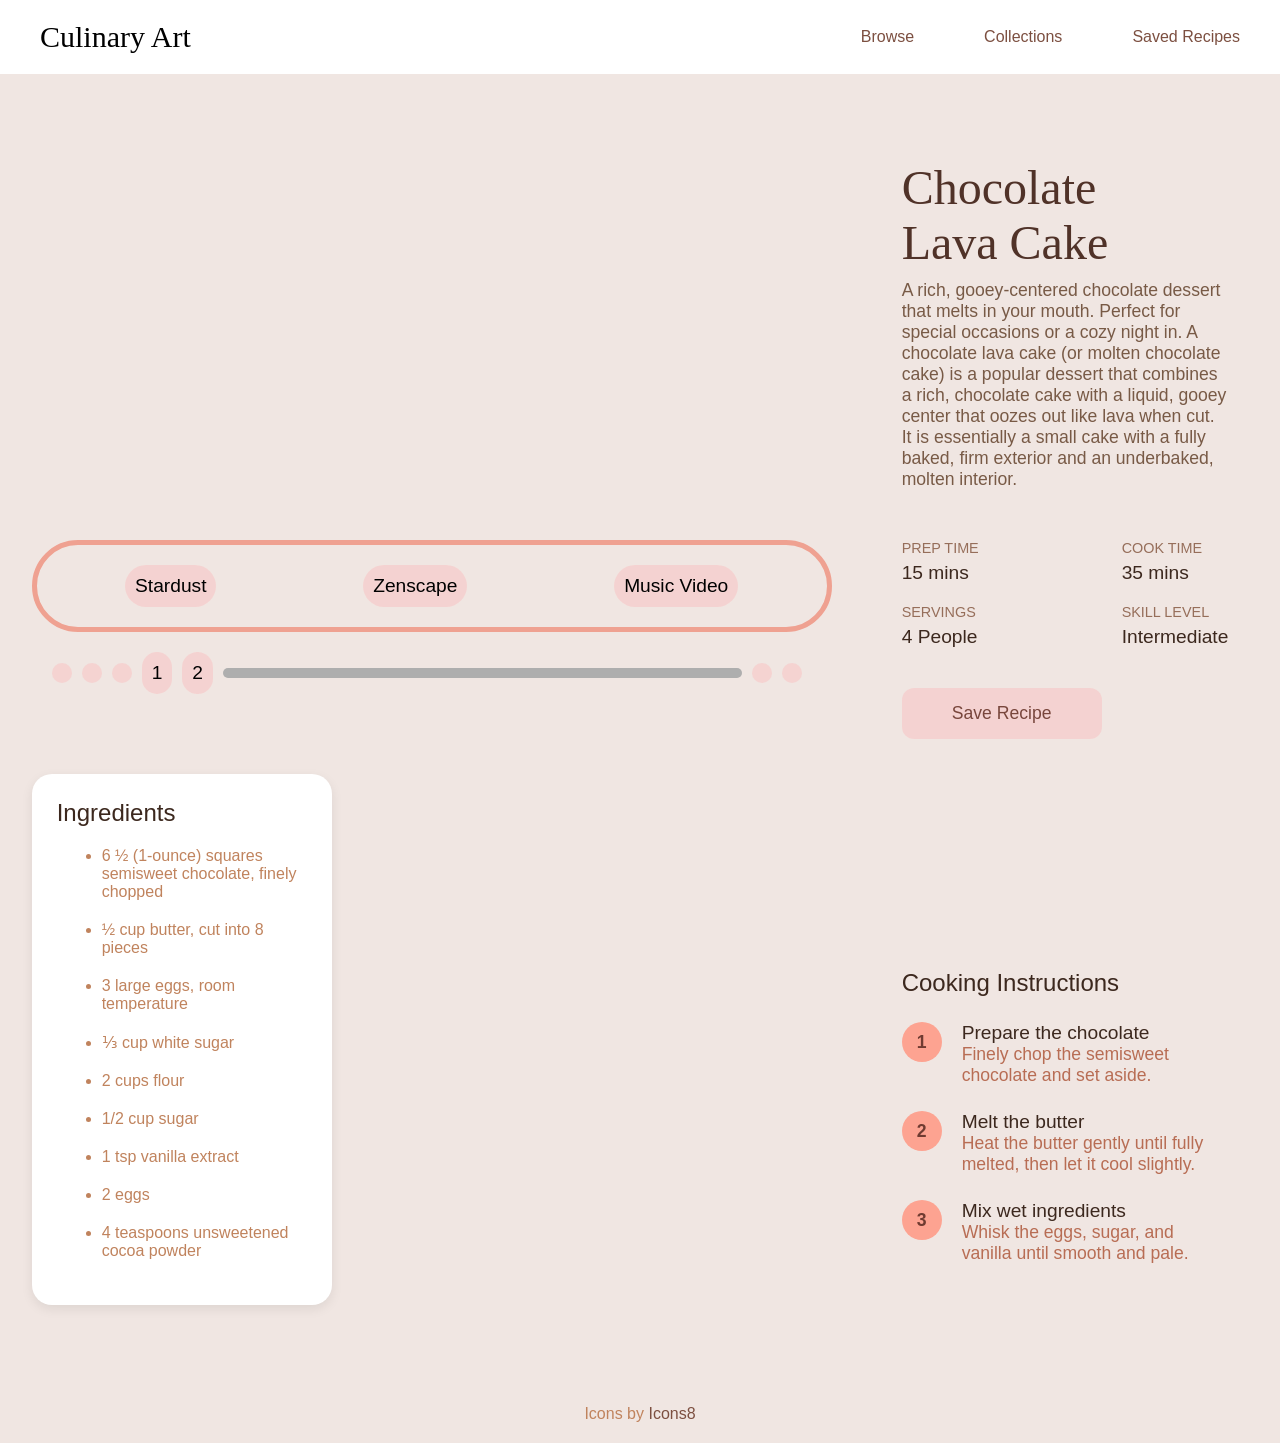
==== assignment_2/index.html @ 963ee931 "buttons" ====
<!DOCTYPE html>
<html lang="en">
  <head>
    <meta charset="UTF-8" />
    <meta name="viewport" content="width=device-width, initial-scale=1.0" />
    <title>Media player</title>
    <link rel="preconnect" href="https://fonts.googleapis.com" />
    <link rel="preconnect" href="https://fonts.gstatic.com" crossorigin />
    <link
      href="https://fonts.googleapis.com/css2?family=REM:ital,wght@0,100..900;1,100..900&family=Tuffy:ital,wght@0,400;0,700;1,400;1,700&display=swap"
      rel="stylesheet"
    />
    <link rel="stylesheet" href="reset.css" />
    <link rel="stylesheet" href="style.css" />
    <script src="script.js" defer></script>
  </head>



  <body>

    <header>
      <h1>Culinary Art</h1>
    
    <nav>
      <ul>
        <li><a href="#">Browse</a></li>
        <li><a href="#">Collections</a></li>
        <li><a href="#">Saved Recipes</a></li>
      </ul>
    </nav>
    </header>

    <main class="recipe-layout">


    <div class="left-side">

      <div class="main-screen">
        <video src="stardust.mp4" id="my-video"></video>
      </div>


      <!--THIS IS THE VIDEO BUTTONS OPTIONS-->

      <div class="playlist">
        <button class="border" id="stardust-vid-button">Stardust</button>
        <button class="border" id="zenscape-vid-button">Zenscape</button>
        <button class="border" id="musicvideo-vid-button">Music Video</button>
      </div>



      <!-- ALL THE BUTTONS ARE HERE-->

      <div class="controls">
        <button id="play-pause-button" class="border">
          <img
            src="https://img.icons8.com/ios-glyphs/30/play--v2.png"
            alt=""
            id="play-pause-img"/>
        </button>

        <button id="mute-unmute-button" class="border">
          <img
            src="https://img.icons8.com/ios-glyphs/30/no-audio--v1.png"
            alt=""
            id="mute-unmute-img"/>
        </button>

        <button id="fast-forward-button" class="border">
          <img
            src="https://img.icons8.com/ios-glyphs/30/fast-forward.png"
            alt=""
            id="fast-forward-img"
          />
        </button>

        <button id="step1-button" class="border">1</button>
        <button id="step2-button" class="border">2</button>


        <div id="progress-bar-container"><span id="progress-bar"></span></div>
        <button id="fullscreen-button" class="border">
          <img
            src="https://img.icons8.com/ios-glyphs/30/full-screen--v1.png"
            alt=""
            id="fullscreen-img"/>
        </button>
        <button id="heart-button" class="border">
          <img
            src="https://img.icons8.com/?size=36&id=DFU1kReSUccu&format=png&color=000000"
            alt=""
            id="fullscreen-img"/>
        </button>

        <div id="likes"></div>
      
      </div>

      <div class="ingredients">
            <h3>Ingredients</h3>

               <ul>
                  <li>6 ½ (1-ounce) squares semisweet chocolate, finely chopped</li>
                  <li>½ cup butter, cut into 8 pieces</li>
                  <li>3 large eggs, room temperature</li>
                  <li>⅓ cup white sugar</li>
                  <li>2 cups flour</li>
                  <li>1/2 cup sugar</li>
                  <li>1 tsp vanilla extract</li>
                  <li>2 eggs</li>
                  <li>4 teaspoons unsweetened cocoa powder</li>
              </ul>
      </div>


    </div>

        <div class="right-side">
          <h2 class="recipe-title">Chocolate Lava Cake</h2>

          <p class="recipe-description">
             A rich, gooey-centered chocolate dessert that melts in your mouth.
             Perfect for special occasions or a cozy night in.
             A chocolate lava cake (or molten chocolate cake) is a popular dessert that combines a rich, chocolate cake with a liquid, gooey center that oozes out like lava when cut. It is essentially a small cake with a fully baked, firm exterior and an underbaked, molten interior.
          </p>

          <div class="recipe-info-card">

              <div>
                  <h3>PREP TIME</h3>
                  <p>15 mins</p>
              </div>

              <div>
                  <h3>COOK TIME</h3>
                  <p>35 mins</p>
              </div>

              <div>
                  <h3>SERVINGS</h3>
                  <p>4 People</p>
              </div>

              <div>
                  <h3>SKILL LEVEL</h3>
                  <p>Intermediate</p>
              </div>

              <button id="save-recipe-button" class="save-btn">Save Recipe</button>
          </div>
          
            <div class="instructions">
                <h3>Cooking Instructions</h3>

                <div class="step">
                  <div class="step-number">1</div>
                    <div>
                      <h4>Prepare the chocolate</h4>
                      <p>Finely chop the semisweet chocolate and set aside.</p>
                    </div>
                </div>

                <div class="step">
                  <div class="step-number">2</div>
                    <div>
                      <h4>Melt the butter</h4>
                      <p>Heat the butter gently until fully melted, then let it cool slightly.</p>
                    </div>
                </div>

                <div class="step">
                  <div class="step-number">3</div>
                    <div>
                      <h4>Mix wet ingredients</h4>
                      <p>Whisk the eggs, sugar, and vanilla until smooth and pale.</p>
                    </div>
            </div> 

          </div>

          </div>
        </div>


    </main>
    <footer>Icons by <a href="https://icons8.com/">Icons8</a></footer>
  </body>
</html>
---- assignment_2/style.css ----
header {
  display: flex;
  justify-content: space-between;
  align-items: center;
  padding: 20px 40px;
  width: 100%;
  text-align: left;

  position: fixed;
  top: 0;
  background-color: white;
  padding: 20px 40px;
}

h1 {
  color: black;
  text-align: left;
  font-size: 30px;
  margin: 0;
  font-family: 'Libre Baskerville', serif;
}


body {
  gap: 20px;

  font-family: "SF Pro Rounded", sans-serif;
  font-weight: 300;
  color: rgb(192, 131, 93);

  margin: 0;
  padding-top: 100px;
  background-color: rgb(240, 230, 226);
}


a {
  color: rgb(124, 79, 64);
  text-decoration: none;  
}

nav ul {
  list-style: none;
  display: flex;
  text-align: center; 
  gap: 70px;
}

.recipe-layout {
  display: flex;
  align-items: flex-start;
  justify-content: center;
  
  gap: 50px;
  padding: 40px;
  
}

.left-side {
  width: auto;
  display: flex;
  flex-direction: column;
  align-items: flex-start;
}

.right-side {
  width: auto;
  max-width: 800px;
  padding: 20px;
}



.recipe-title {
  font-size: 3rem;
  font-family: 'Libre Baskerville', serif;
  color: rgb(80, 50, 40);
  margin-bottom: 10px;
}

.recipe-description {
  font-size: 1.1rem;
  color: rgb(120, 90, 70);
}

.details {
  display: flex;
  gap: 20px;
  margin-top: 20px;
  background-color: white;
  border-radius: 20px;
  box-shadow: 0 4px 12px rgba(0,0,0,0.1);
}

.recipe-info-card {
  display: grid;
  grid-template-columns: repeat(2, 1fr);
  gap: 20px;
  width: 100%;
  margin-top: 50px;
}

.recipe-info-card h3 {
  font-size: 0.9rem;
  color: rgb(150, 110, 90);
  margin-bottom: 6px;
}

.recipe-info-card p {
  font-size: 1.2rem;
  font-weight: 300;
  font-family: "SF Pro Rounded", sans-serif;
  color: rgb(60, 40, 30);
  margin: 0;
}

.ingredients {
  background-color: rgb(255, 255, 255);
  width: 300px;
  padding: 25px;
  margin-top: 60px;
  border-radius: 20px;
  box-shadow: 0 4px 12px rgba(0,0,0,0.08);
  
  display: flex;
  flex-direction: column;
  gap: 20px;
}

.ingredients h3 {
  font-size: 1.5rem;
  color: rgb(60, 40, 30);
  font-family: "SF Pro Rounded", sans-serif;
}

.ingredients ul {
  padding-left: 45px;  
}

.ingredients li {
  margin-bottom: 20px;
}

.instructions {
  margin-top: 40px;
  display: flex;
  flex-direction: column;
  gap: 25px;
  margin-top: 0;
}

.instructions h3 {
  margin-top: 230px;
  font-size: 1.5rem;
  color: rgb(60, 40, 30);
  font-family: "SF Pro Rounded", sans-serif;
}

.step {
  display: flex;
  align-items: flex-start;
  gap: 20px;
  font-family: "SF Pro Rounded", sans-serif;
}

.step h4 {
  font-size: 1.2rem;
  color: rgb(60, 40, 30);
  font-family: "SF Pro Rounded", sans-serif;
}

.step p {
  font-size: 1.1rem;
  color: rgb(184, 109, 84);
  font-family: "SF Pro Rounded", sans-serif;
  font-weight: 200;
}

.step-number {
  width: 40px;
  height: 40px;
  border-radius: 50%;
  background-color: rgb(253, 163, 145);

  color: rgb(112, 59, 49);
  font-family: "SF Pro Rounded", sans-serif;
  font-weight: 600;
  font-size: 1.1rem;
  display: flex;
  align-items: center;
  justify-content: center;
  flex-shrink: 0;
}


.border {
  border: 6px rgb(209, 128, 58);
  border-radius: 25px;
  padding: 10px;
}

video {
  width: 800px;
  height: auto;
  border-radius: 12px;
}

.main-screen{
  display: flex;
  /* gap: 10px; */
  justify-content: flex-start;
  /* margin-bottom: 10px; */
}


/* this is space between ICONS and line between playlist items */
.controls {
  display: flex;
  justify-content: space-between;
  align-items: center;
  width: 800px;
  gap: 10px;
  padding: 20px;
}

.playlist {
  width: 800px;
  display: flex;
  justify-content: space-around;
  align-items: center;
  gap: 10px;

  padding: 20px;
  border: 5px solid rgb(239, 161, 145);
  /* border-bottom for just the line in between */
  border-radius: 100px;
}

#progress-bar-container {
  width: 100%;
  height: 10px;
  background-color: rgb(174, 174, 174);
  border-radius: 20px;
  
}
#progress-bar {
  width: 0%;
  display: block;
  background-color: rgb(227, 108, 84);
  height: 100%;
  transition: width 0.2s ease;
  border-radius: 20px;
  
}
 
/* i asked chat gpt how to make the button hover effect smoother,
which is how i implemented the transition code*/
button {
  cursor: pointer;
  padding: 10px;
  font-size: 1.2rem;
  color: black;
  border-radius: 12px;
  background-color: rgba(249, 197, 197, 0.588);
  transition: 0.2s ease;
}

button:hover {
  scale: 1.1;
  background-color: rgb(255, 181, 167);
}

.save-btn {
  margin-top: 20px;
  padding: 15px 20px;
  width: 200px;
  background-color: rgba(249, 197, 197, 0.588);
  color: rgb(120, 70, 60);
  
  border: none;
  border-radius: 12px;
  font-size: 1.1rem;
  cursor: pointer;
  transition: 0.2s ease;
  
}



#likes {
  font-size: 1.5rem;
  color: rgb(168, 55, 55);
}

footer {
  width: 100%;
  text-align: center;
  margin-top: 40px;
  padding: 20px;
}
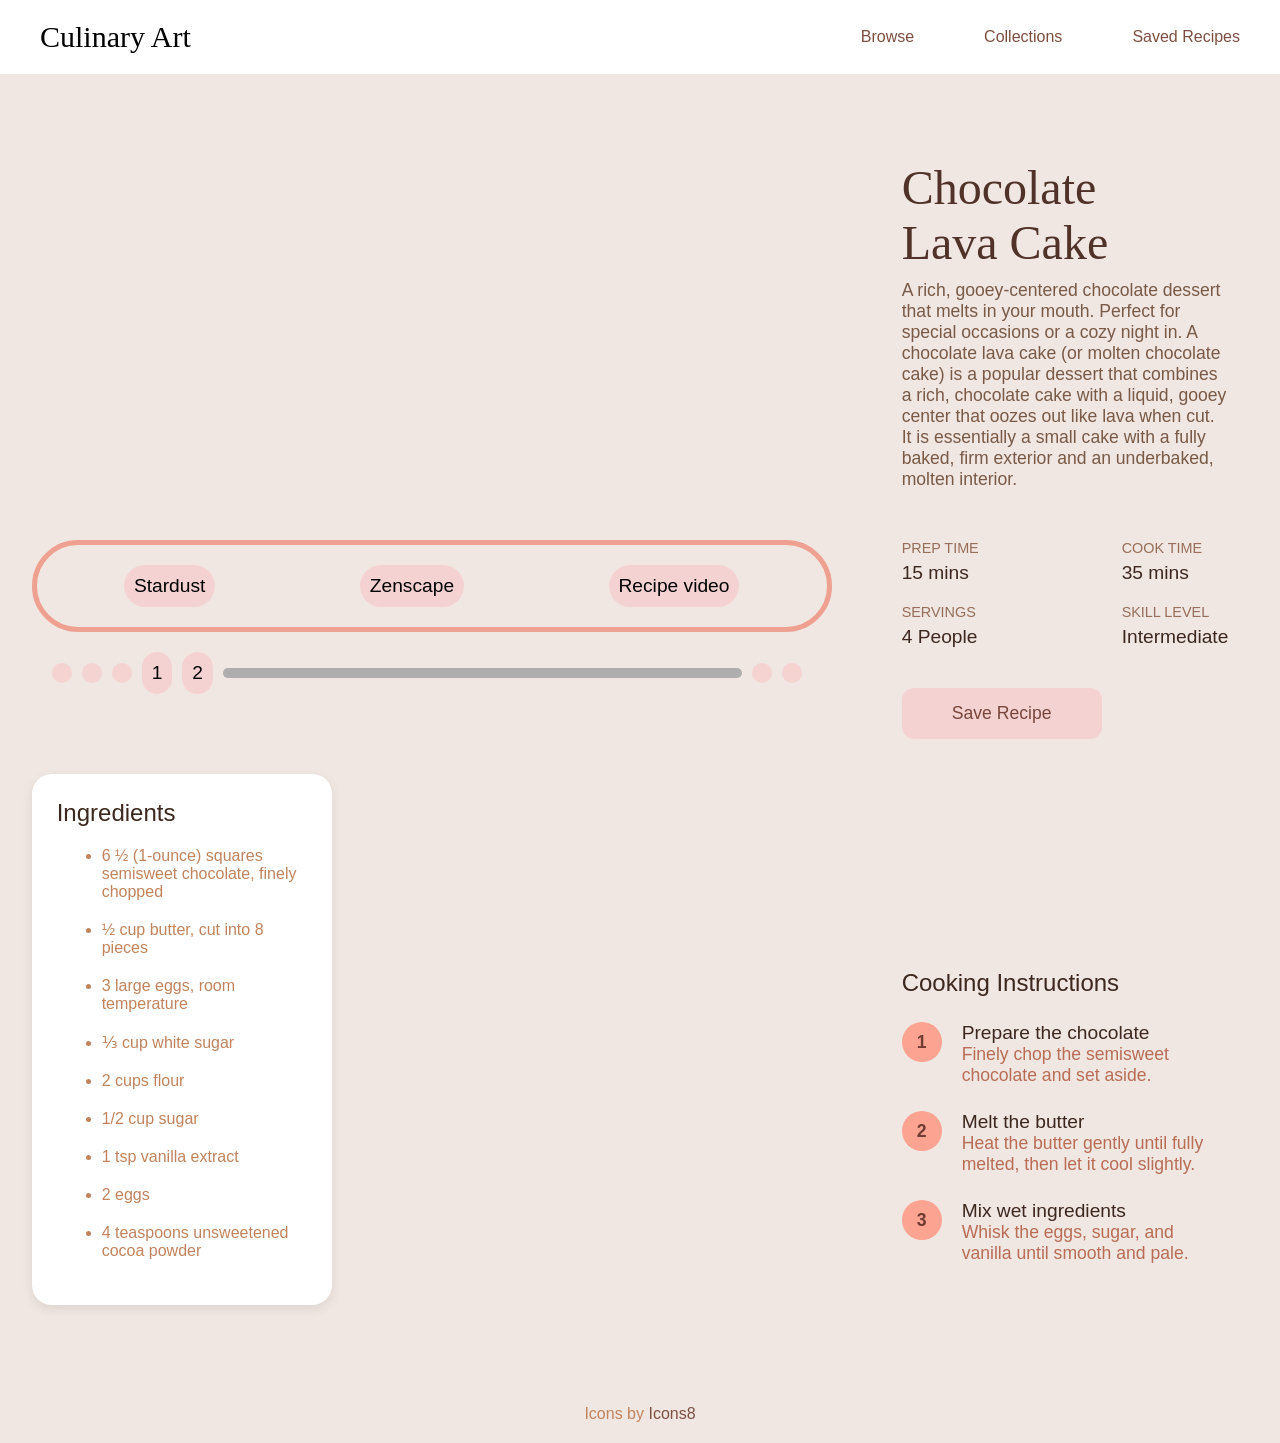
==== commit 694d1217: "buttons updates" ====
--- a/assignment_2/index.html
+++ b/assignment_2/index.html
@@ -46,7 +46,7 @@
       <div class="playlist">
         <button class="border" id="stardust-vid-button">Stardust</button>
         <button class="border" id="zenscape-vid-button">Zenscape</button>
-        <button class="border" id="musicvideo-vid-button">Music Video</button>
+        <button class="border" id="recipevideo-vid-button">Recipe video</button>
       </div>
 
 
@@ -150,7 +150,7 @@
 
               <button id="save-recipe-button" class="save-btn">Save Recipe</button>
           </div>
-          
+
             <div class="instructions">
                 <h3>Cooking Instructions</h3>
 
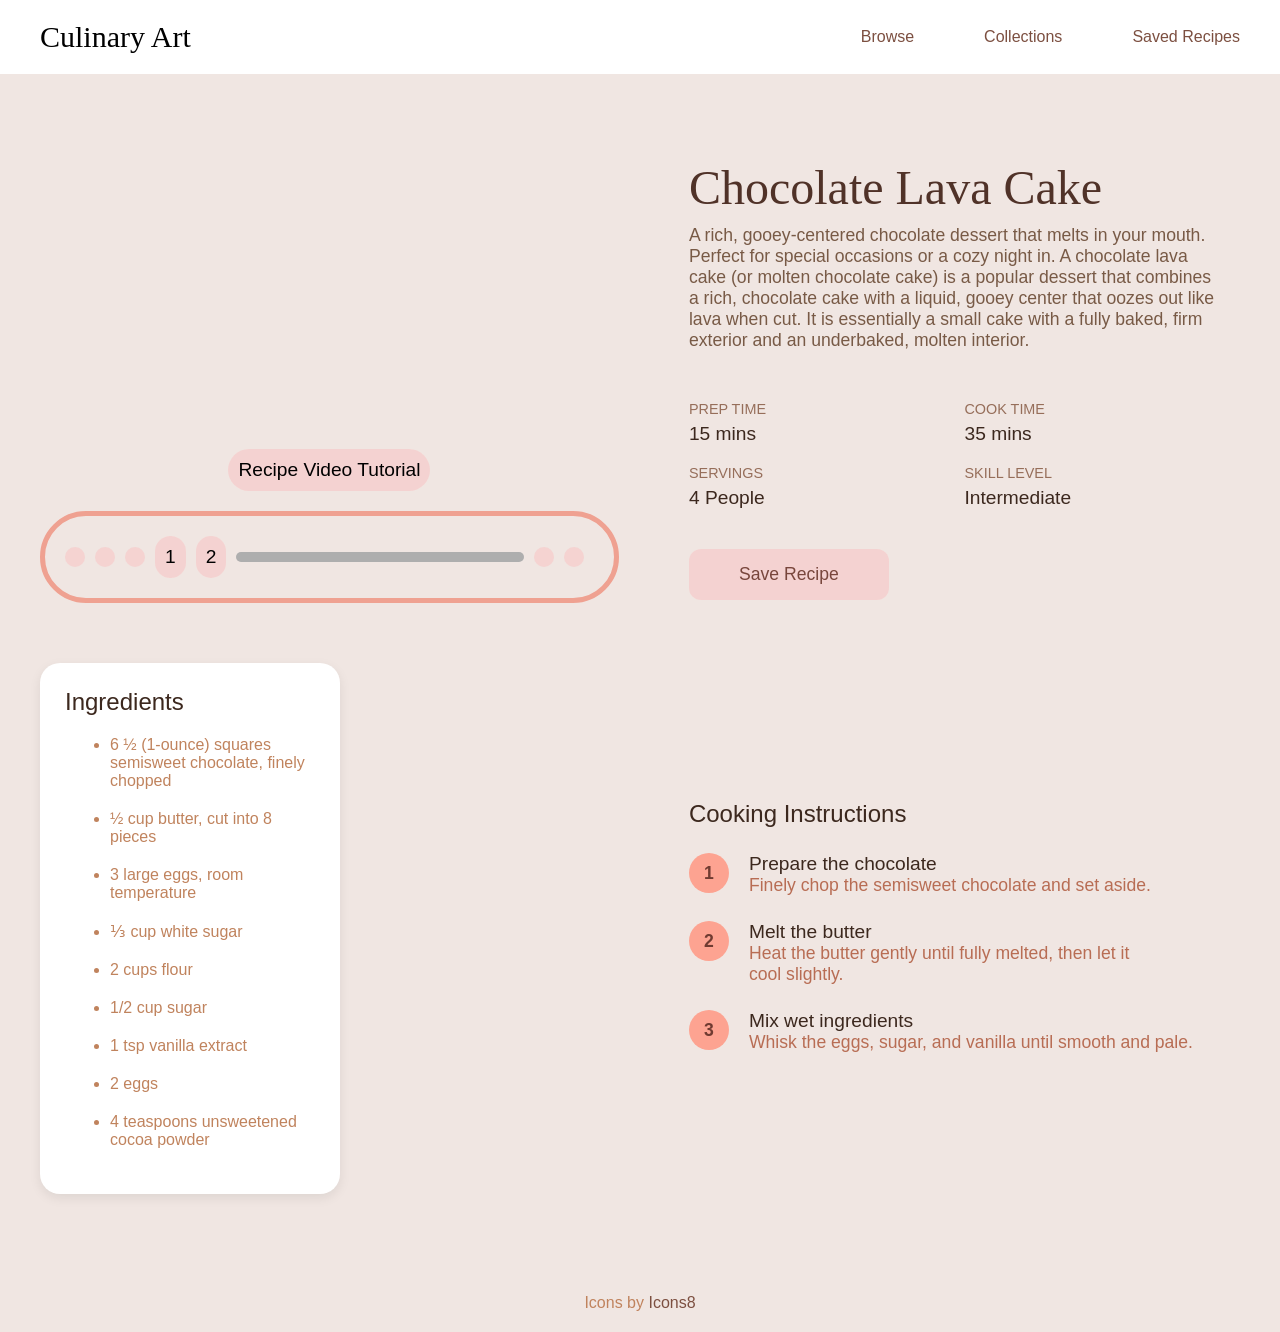
==== commit 509c2832: "update" ====
--- a/assignment_2/index.html
+++ b/assignment_2/index.html
@@ -44,11 +44,8 @@
       <!--THIS IS THE VIDEO BUTTONS OPTIONS-->
 
       <div class="playlist">
-        <button class="border" id="stardust-vid-button">Stardust</button>
-        <button class="border" id="zenscape-vid-button">Zenscape</button>
-        <button class="border" id="recipevideo-vid-button">Recipe video</button>
+        <button class="border" id="recipevideo-vid-button">Recipe Video Tutorial</button>
       </div>
-
 
 
       <!-- ALL THE BUTTONS ARE HERE-->
@@ -98,6 +95,7 @@
       
       </div>
 
+
       <div class="ingredients">
             <h3>Ingredients</h3>
 
@@ -114,10 +112,12 @@
               </ul>
       </div>
 
-
     </div>
 
-        <div class="right-side">
+
+
+
+    <div class="right-side">
           <h2 class="recipe-title">Chocolate Lava Cake</h2>
 
           <p class="recipe-description">
@@ -151,36 +151,38 @@
               <button id="save-recipe-button" class="save-btn">Save Recipe</button>
           </div>
 
-            <div class="instructions">
-                <h3>Cooking Instructions</h3>
+          <div class="instructions">
+              <h3>Cooking Instructions</h3>
 
-                <div class="step">
-                  <div class="step-number">1</div>
-                    <div>
-                      <h4>Prepare the chocolate</h4>
-                      <p>Finely chop the semisweet chocolate and set aside.</p>
-                    </div>
-                </div>
+                      <div class="step">
+                        <div class="step-number">1</div>
+                          <div>
+                            <h4>Prepare the chocolate</h4>
+                            <p>Finely chop the semisweet chocolate and set aside.</p>
+                          </div>
+                      </div>
 
-                <div class="step">
-                  <div class="step-number">2</div>
-                    <div>
-                      <h4>Melt the butter</h4>
-                      <p>Heat the butter gently until fully melted, then let it cool slightly.</p>
-                    </div>
-                </div>
+                      <div class="step">
+                        <div class="step-number">2</div>
+                          <div>
+                            <h4>Melt the butter</h4>
+                            <p>Heat the butter gently until fully melted, then let it cool slightly.</p>
+                          </div>
+                      </div>
 
-                <div class="step">
-                  <div class="step-number">3</div>
-                    <div>
-                      <h4>Mix wet ingredients</h4>
-                      <p>Whisk the eggs, sugar, and vanilla until smooth and pale.</p>
-                    </div>
-            </div> 
+                      <div class="step">
+                        <div class="step-number">3</div>
+                          <div>
+                            <h4>Mix wet ingredients</h4>
+                            <p>Whisk the eggs, sugar, and vanilla until smooth and pale.</p>
+                          </div>
+                      </div> 
 
           </div>
 
           </div>
+        </div>
+
         </div>
 
 
--- a/assignment_2/style.css
+++ b/assignment_2/style.css
@@ -65,11 +65,10 @@
 }
 
 .right-side {
-  width: auto;
+  margin-top: 0px;
   max-width: 800px;
   padding: 20px;
 }
-
 
 
 .recipe-title {
@@ -151,7 +150,7 @@
 }
 
 .instructions h3 {
-  margin-top: 230px;
+  margin-top: 200px;
   font-size: 1.5rem;
   color: rgb(60, 40, 30);
   font-family: "SF Pro Rounded", sans-serif;
@@ -219,22 +218,27 @@
   display: flex;
   justify-content: space-between;
   align-items: center;
-  width: 800px;
   gap: 10px;
   padding: 20px;
+  
+    padding: 20px;
+  border: 5px solid rgb(239, 161, 145);
+  /* border-bottom for just the line in between */
+  border-radius: 100px;
 }
 
 .playlist {
-  width: 800px;
   display: flex;
   justify-content: space-around;
   align-items: center;
   gap: 10px;
-
   padding: 20px;
-  border: 5px solid rgb(239, 161, 145);
-  /* border-bottom for just the line in between */
-  border-radius: 100px;
+}
+
+.controls,
+.playlist {
+  width: 100%;
+  max-width: 800px;
 }
 
 #progress-bar-container {
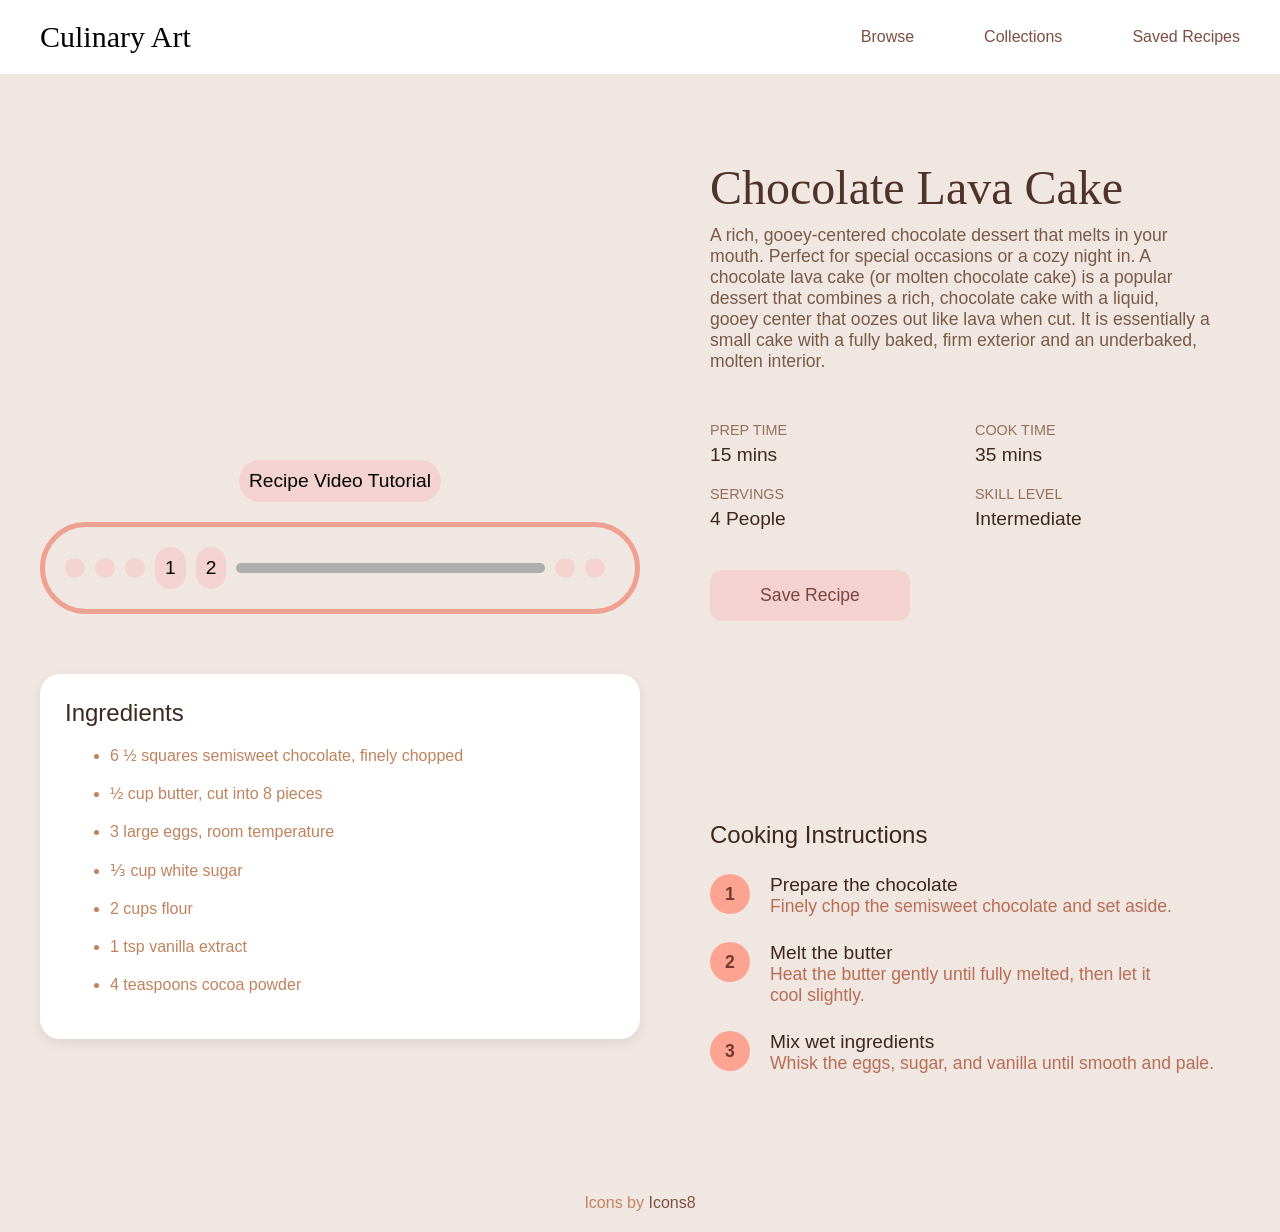
==== commit cc24f34d: "Update index.html" ====
--- a/assignment_2/index.html
+++ b/assignment_2/index.html
@@ -16,7 +16,7 @@
   </head>
 
 
-
+<!-- For the theme of my website, I wanted to go with the cooking tutorial, hence I wanted to use warm shades of oranges and pinks throughout the site.  I made a header with what would be the website name, and then its navigation pages on the right with brown coloured text.-->
   <body>
 
     <header>
@@ -100,15 +100,13 @@
             <h3>Ingredients</h3>
 
                <ul>
-                  <li>6 ½ (1-ounce) squares semisweet chocolate, finely chopped</li>
+                  <li>6 ½ squares semisweet chocolate, finely chopped</li>
                   <li>½ cup butter, cut into 8 pieces</li>
                   <li>3 large eggs, room temperature</li>
                   <li>⅓ cup white sugar</li>
                   <li>2 cups flour</li>
-                  <li>1/2 cup sugar</li>
                   <li>1 tsp vanilla extract</li>
-                  <li>2 eggs</li>
-                  <li>4 teaspoons unsweetened cocoa powder</li>
+                  <li>4 teaspoons cocoa powder</li>
               </ul>
       </div>
 
--- a/assignment_2/style.css
+++ b/assignment_2/style.css
@@ -116,7 +116,7 @@
 
 .ingredients {
   background-color: rgb(255, 255, 255);
-  width: 300px;
+  width: 600px;
   padding: 25px;
   margin-top: 60px;
   border-radius: 20px;
